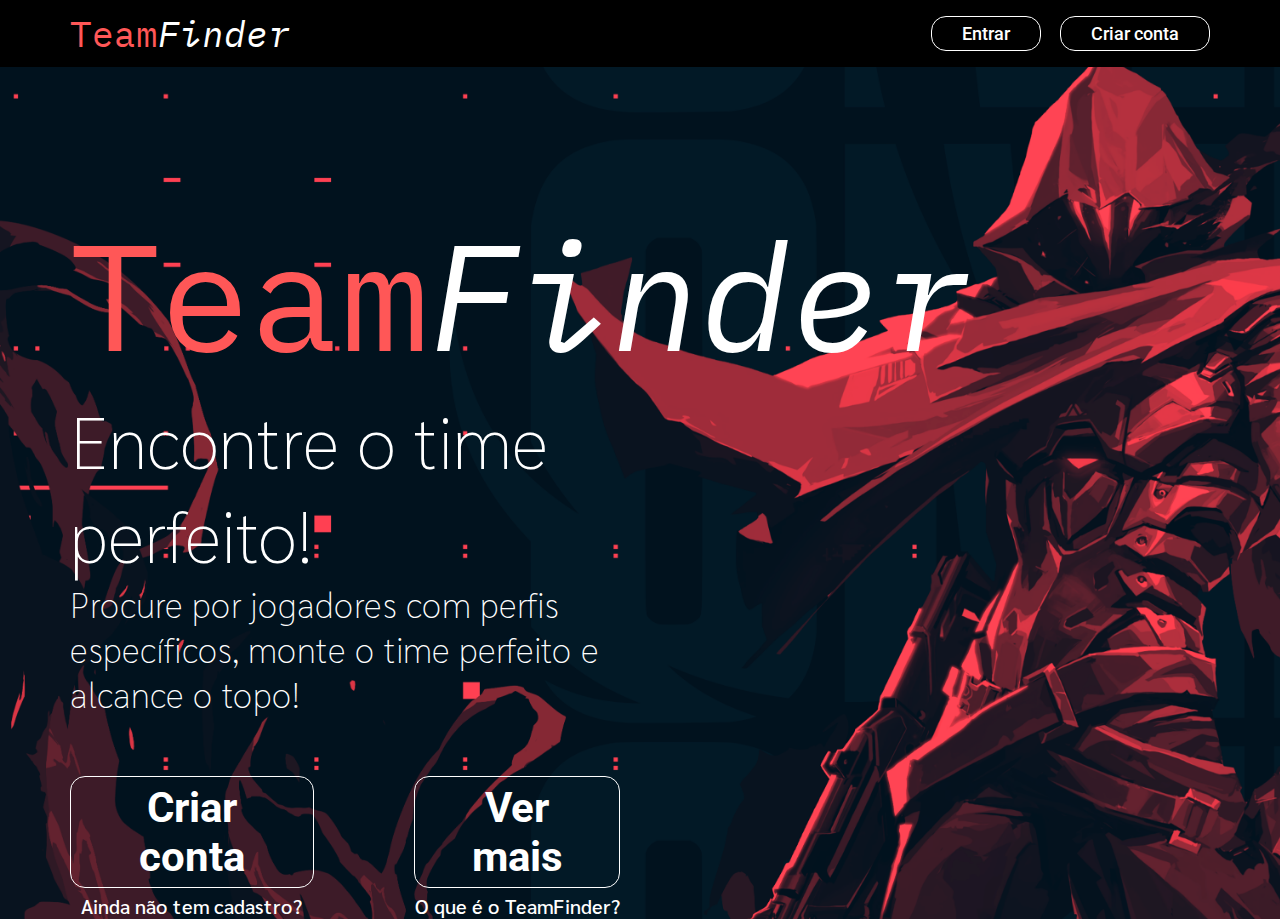
==== index.html @ 3a5416ed "Página de cadastro e fixes pequenos" ====
<!DOCTYPE html>
<html lang="en">
<head>
    <meta charset="UTF-8">
    <meta http-equiv="X-UA-Compatible" content="IE=edge">
    <meta name="viewport" content="width=device-width, initial-scale=1.0">

    <link rel="preconnect" href="https://fonts.googleapis.com">
    <link rel="preconnect" href="https://fonts.gstatic.com" crossorigin>
    <link href="https://fonts.googleapis.com/css2?family=IBM+Plex+Mono:wght@400;500;700&family=Roboto:wght@400;500&family=Sarabun:wght@100;300&display=swap" rel="stylesheet">
    
    <link rel="stylesheet" href="./css/index.css">
    <link rel="stylesheet" href="./componentes/navbar.css">


    <title>TeamFinder</title>
</head>

<body>
    <div class="header">
        <a class="header-logo" href="index.html">
            Team<span class="italic-text">Finder</span>
        </a>
        <div class="header-button-container">
            <a href="login.html"> <button class="header-button">Entrar</button></a>
            <a href="cadastro.html"><button class="header-button">Criar conta</button></a>
        </div>
    </div>
    <div class="center-container">
        <div class="main-logo">Team<span class="italic-text">Finder</span></div>
        <div class="main-logo-subtitle">Encontre o time perfeito!</div>
        <p class="main-logo-subtext">Procure por jogadores com perfis específicos, monte o time perfeito e alcance o topo!</p>
        <div class="center-bottom-container">
            <div>
                <a href="cadastro.html"><button>Criar conta</button></a>
                <p>Ainda não tem cadastro?</p>
            </div>
            <div>
                <button>Ver mais</button>
                <p>O que é o TeamFinder?</p>
            </div>
        </div>
    </div>
</body>
</html>
---- css/index.css ----
body {
    margin: 0;
    background-repeat: no-repeat;
    background-size: cover;
    background-image: url(../images/background-resize.png);


}

.italic-text {
    color: white;
    font-style: italic;
}


.center-container {
    width: 43%;
    margin-left: 70px;
    margin-top: 130px;
}

.main-logo {
    color: rgb(255, 87, 87);
    font-family: IBM Plex Mono;
    font-size: 150px;
}

.main-logo-subtitle {
    font-family: Sarabun;
    font-size: 72px;
    color: white;
    font-weight: 100;
}

.main-logo-subtext {
    font-family: Sarabun;
    font-size: 35px;
    font-weight: 100;
    color: white;
    margin-top: 1px;
    line-break: auto;
}

.center-bottom-container {
    display: flex;
    justify-content: left;
    margin-top: 60px;
    gap: 100px;
}

.center-bottom-container div {
    display: flex;
    flex-direction: column;
    align-items: center;
}

.center-bottom-container button {
    padding: 6px 30px 6px 30px;

    color: white;
    font-size: 42px;
    font-family: Roboto;
    font-weight: 700;

    background-color: transparent;
    border: solid;
    border-color: white;
    border-width: 1px;
    border-radius: 15px;
    cursor: pointer;
}

.center-bottom-container button:hover {
    background-color: white;
    color: black;
    transition: 0.55s;
}

.center-bottom-container button:active {
    background-color: rgb(154, 154, 154);
    transition: 0.1s;
}

.center-bottom-container p {
    margin: 0;
    margin-top: 5px;
    color: white;
    font-family: Sarabun;
    font-weight: 500;
    font-size: 20px;
}
---- componentes/navbar.css ----
.header {
    display: flex;
    justify-content: space-between;
    align-items: center;
    background-color: black;
    padding-top: 10px;
    padding-bottom: 10px;
    z-index: 0;
}
.italic-text {
    color: white;
    font-style: italic;
}

body {
    margin: 0;
}
.header-button-container {
    margin-right: 70px;
}

.header-logo {
    color: rgb(255, 87, 87);
    font-family: IBM Plex Mono;
    font-size: 36px;
    margin-left: 70px;
    text-decoration: none;
}

.header-button {
    margin-left: 15px;
    padding: 6px 30px 6px 30px;
    text-decoration: none;

    color: white;
    font-size: 18px;
    font-family: Roboto;
    font-weight: 500;

    background-color: transparent;
    border: solid;
    border-color: white;
    border-width: 1px;
    border-radius: 15px;
    cursor: pointer;
}

.header-button a {
    text-decoration: none;
    color: white;
}

.header-button:hover {
    background-color: white;
    color: black;
    transition: 0.55s;
}

.header-button:active {
    background-color: rgb(154, 154, 154);
    transition: 0.1s;
}
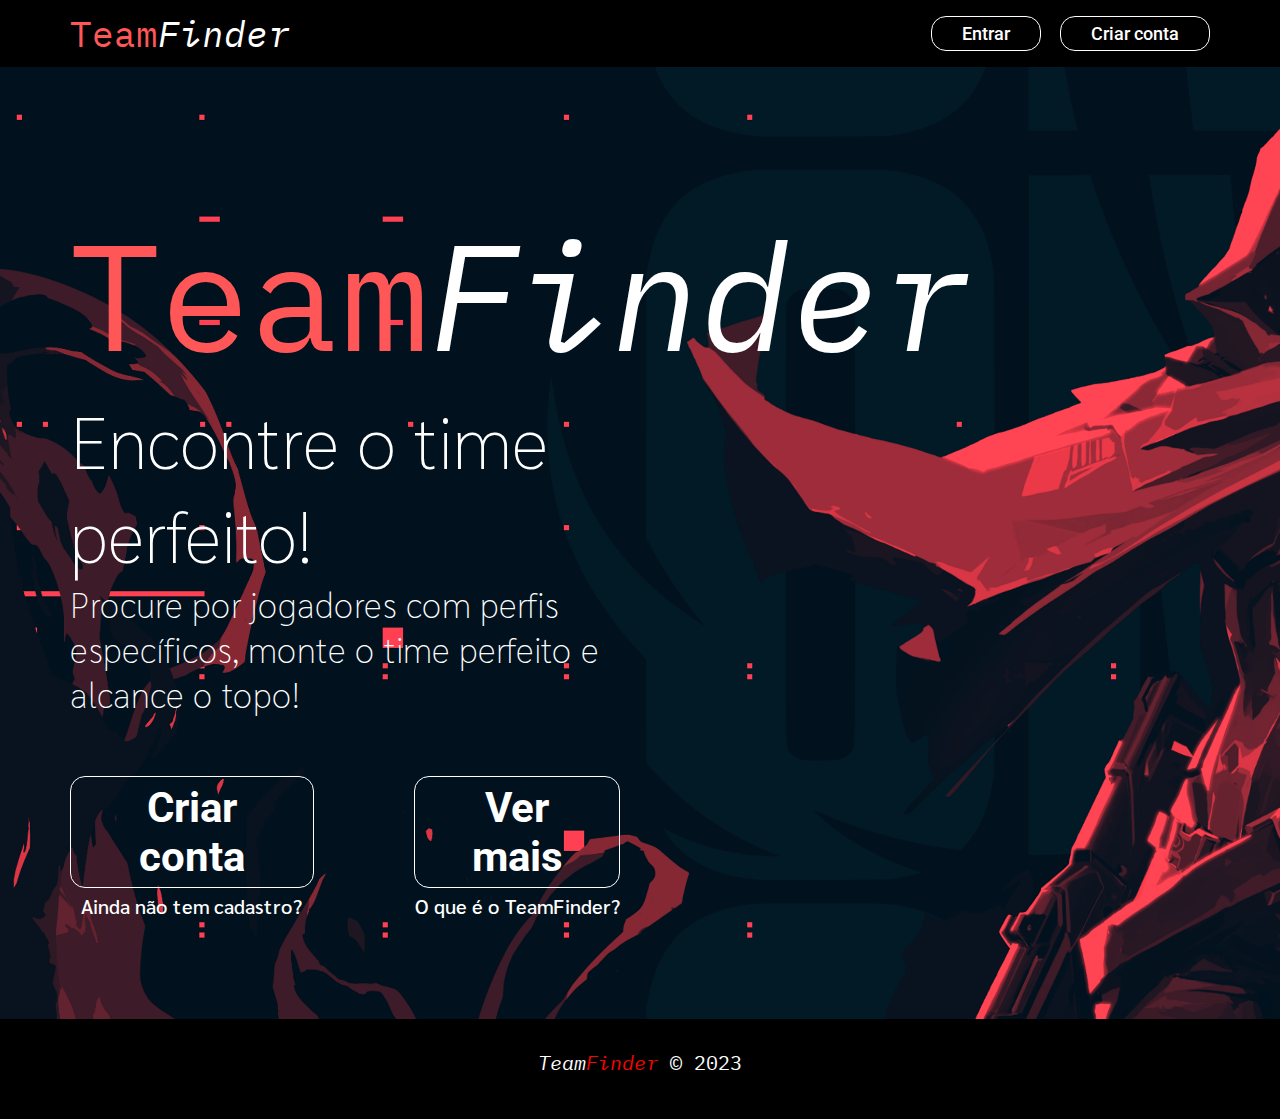
==== commit e649661e: "Footer + profile" ====
--- a/index.html
+++ b/index.html
@@ -11,6 +11,8 @@
     
     <link rel="stylesheet" href="./css/index.css">
     <link rel="stylesheet" href="./componentes/navbar.css">
+    <link rel="stylesheet" href="./componentes/footer.css">
+
 
 
     <title>TeamFinder</title>
@@ -26,7 +28,7 @@
             <a href="cadastro.html"><button class="header-button">Criar conta</button></a>
         </div>
     </div>
-    <div class="center-container">
+    <div class="center-container" style="margin-bottom: 100px">
         <div class="main-logo">Team<span class="italic-text">Finder</span></div>
         <div class="main-logo-subtitle">Encontre o time perfeito!</div>
         <p class="main-logo-subtext">Procure por jogadores com perfis específicos, monte o time perfeito e alcance o topo!</p>
@@ -42,4 +44,9 @@
         </div>
     </div>
 </body>
+<footer class="footer-background">
+    <div class="footer-content">
+        <p class="footer-text"><a class="italic-text">Team</a><a class="italic-text" style="color: red">Finder</a> © 2023</p>
+    </div>
+</footer>
 </html>--- a/css/index.css
+++ b/css/index.css
@@ -17,6 +17,7 @@
     width: 43%;
     margin-left: 70px;
     margin-top: 130px;
+
 }
 
 .main-logo {
--- a/componentes/footer.css
+++ b/componentes/footer.css
@@ -0,0 +1,23 @@
+.footer-background {
+    background-color: black;
+    display: flex;
+    justify-content: center;
+    align-items: start;
+    min-width: 100%;
+    height: 100px;
+    position: relative;
+
+}
+.footer-content {
+    display: flex;
+    justify-content: center;
+    align-items: center;
+    margin: 10px;
+}
+
+.footer-text{
+    color: white;
+    font-family: "IBM Plex Mono";
+    text-decoration: none;
+    font-size: 20px;
+}
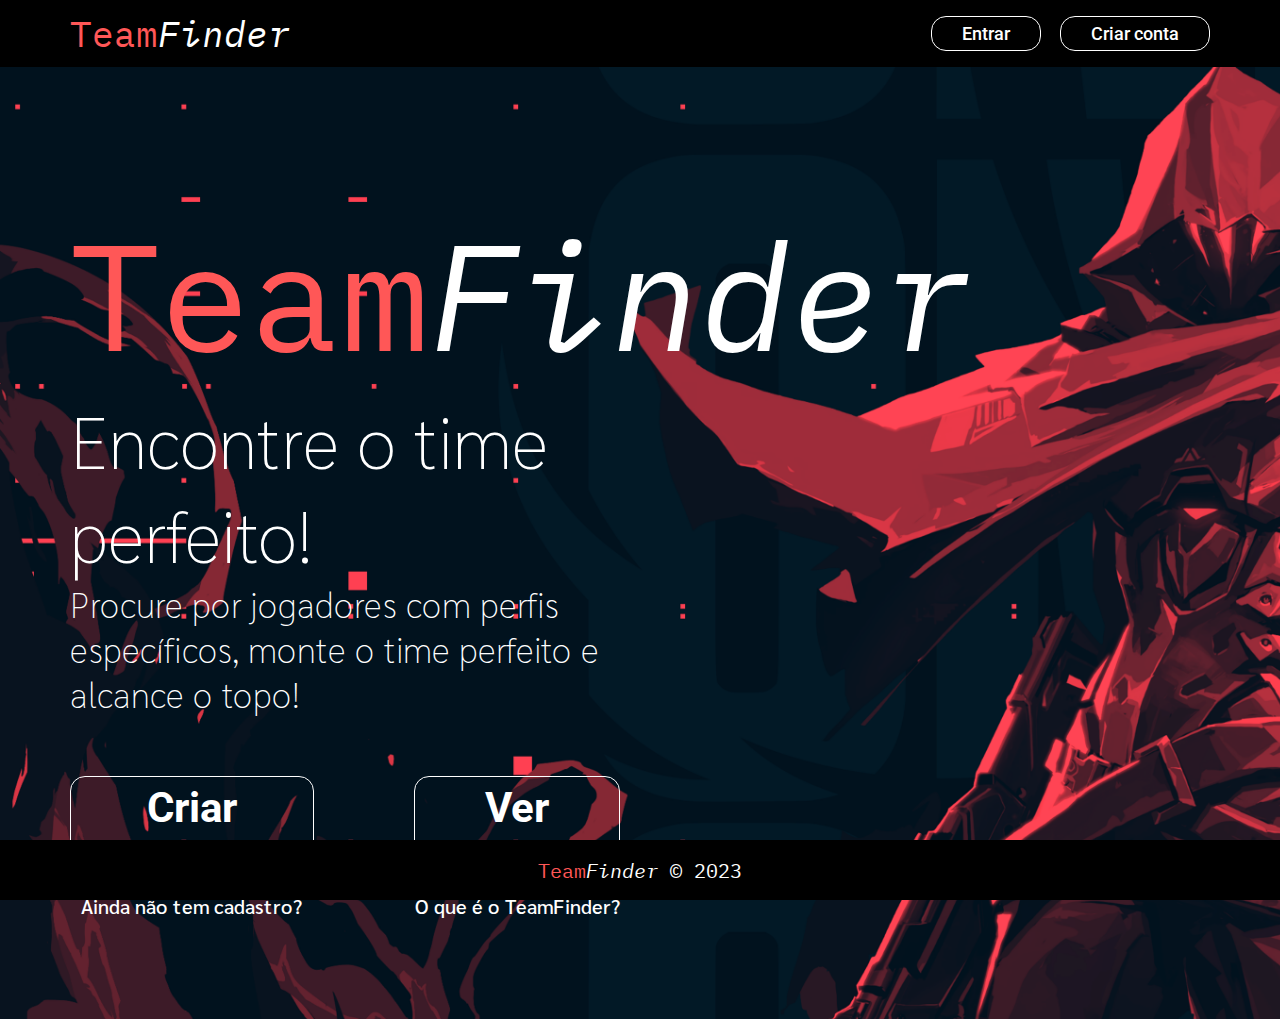
==== commit fed47295: "Add começo de página de informações usuário" ====
--- a/index.html
+++ b/index.html
@@ -46,7 +46,7 @@
 </body>
 <footer class="footer-background">
     <div class="footer-content">
-        <p class="footer-text"><a class="italic-text">Team</a><a class="italic-text" style="color: red">Finder</a> © 2023</p>
+        <div class="footer-text"><span style="color: rgb(255, 87, 87)">Team</span><i>Finder</i> © 2023</div>
     </div>
 </footer>
 </html>--- a/componentes/footer.css
+++ b/componentes/footer.css
@@ -2,12 +2,14 @@
     background-color: black;
     display: flex;
     justify-content: center;
-    align-items: start;
+    align-items: center;
     min-width: 100%;
-    height: 100px;
-    position: relative;
+    height: 60px;
+    position: absolute;
+    bottom: 0;
 
 }
+
 .footer-content {
     display: flex;
     justify-content: center;
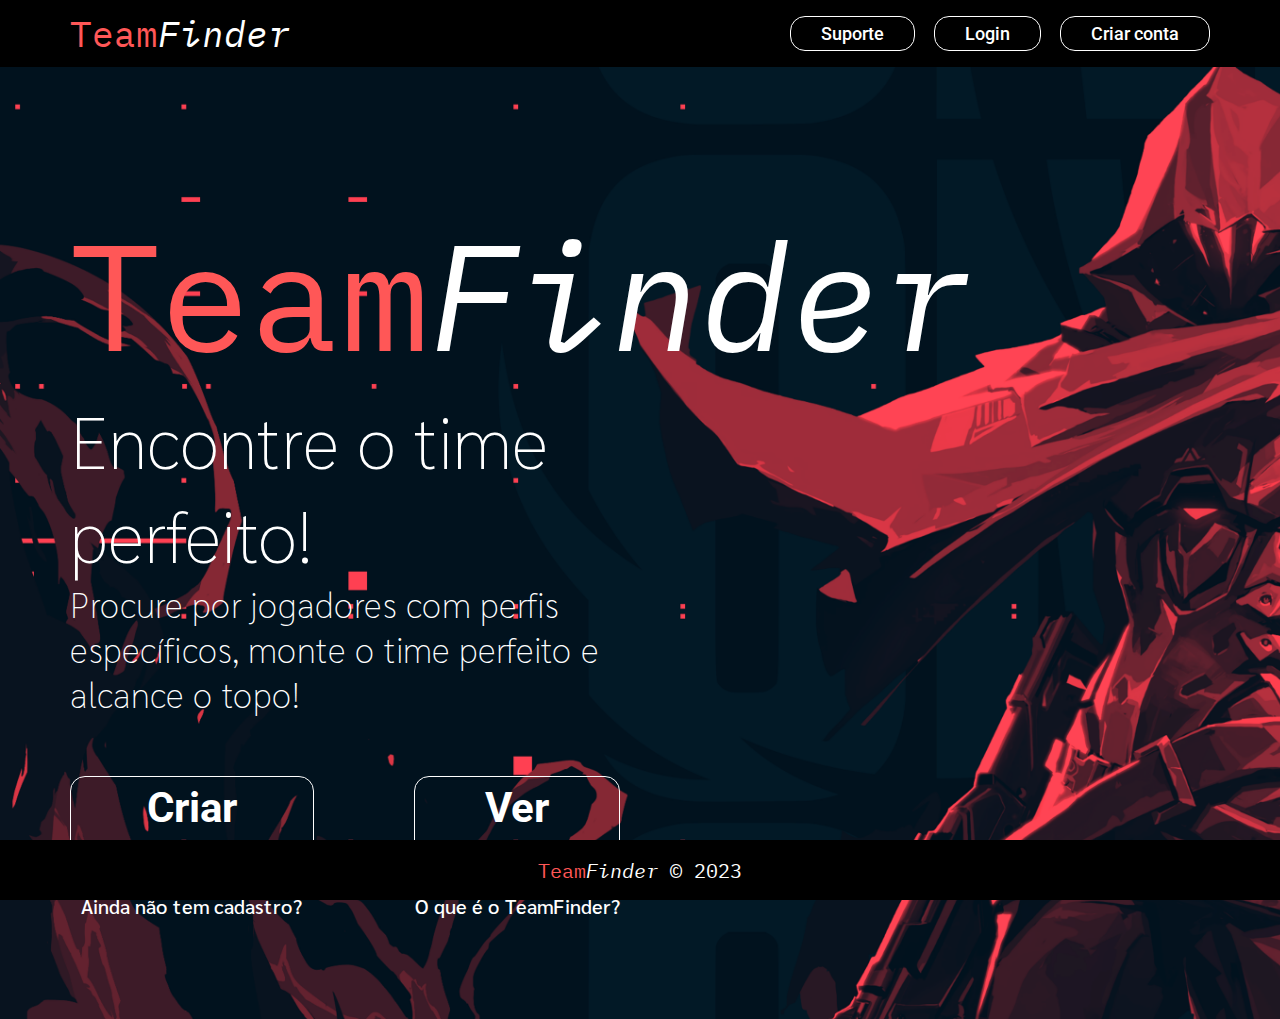
==== commit 48fc82ba: "- Added remaining links to the navbar - Removed the fucking avocado - Changed some button styles - A" ====
--- a/index.html
+++ b/index.html
@@ -24,7 +24,8 @@
             Team<span class="italic-text">Finder</span>
         </a>
         <div class="header-button-container">
-            <a href="login.html"> <button class="header-button">Entrar</button></a>
+            <a href="suport.html"><button class="header-button">Suporte</button></a>
+            <a href="login.html"> <button class="header-button">Login</button></a>
             <a href="cadastro.html"><button class="header-button">Criar conta</button></a>
         </div>
     </div>
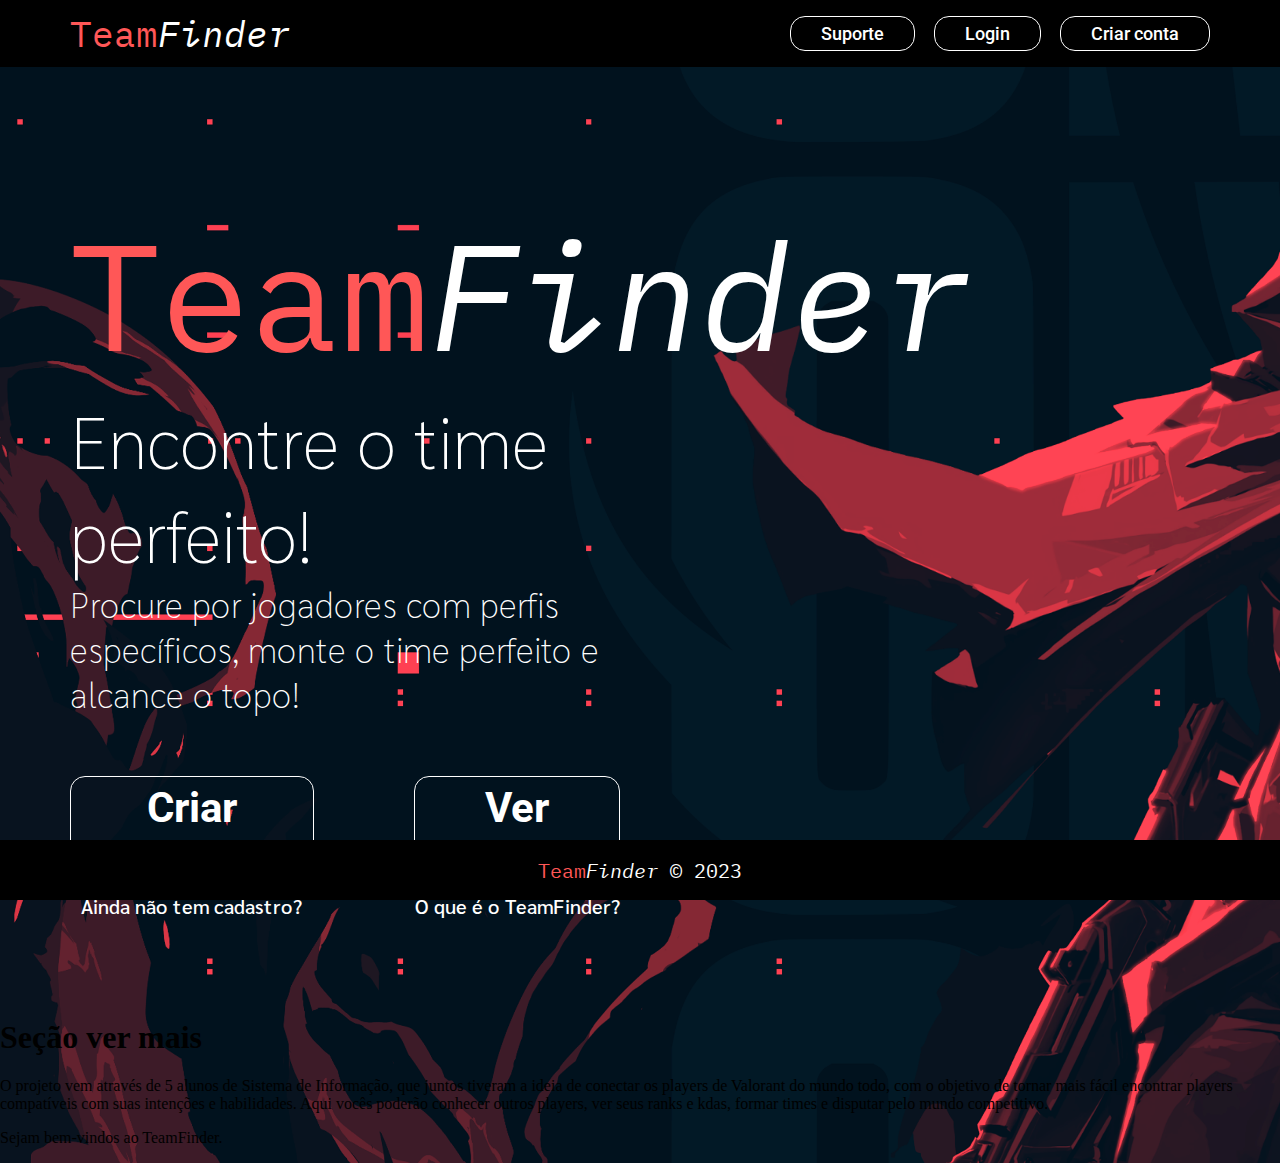
==== commit 138d44cc: "- Added ver mais section - Fixed footer on some pages - Removed unused files" ====
--- a/index.html
+++ b/index.html
@@ -11,7 +11,9 @@
     
     <link rel="stylesheet" href="./css/index.css">
     <link rel="stylesheet" href="./componentes/navbar.css">
+    <link rel="stylesheet" href="./css/seemore.css">
     <link rel="stylesheet" href="./componentes/footer.css">
+
 
 
 
@@ -39,11 +41,18 @@
                 <p>Ainda não tem cadastro?</p>
             </div>
             <div>
-                <button>Ver mais</button>
+                <a href="vermais.html"><button>Ver mais</button></a>
                 <p>O que é o TeamFinder?</p>
             </div>
         </div>
     </div>
+    <div class="see-more-container">
+        <h1>Seção ver mais</h1>
+        <p>O projeto vem através de 5 alunos de Sistema de Informação, que juntos tiveram a ideia de conectar os players de Valorant do mundo todo, com o objetivo de tornar mais fácil encontrar players compatíveis com suas intenções e habilidades. Aqui vocês poderão conhecer outros players, ver seus ranks e kdas, formar times e disputar pelo mundo competitivo.</p>
+        <p>Sejam bem-vindos ao TeamFinder.</p>
+    </div>
+
+
 </body>
 <footer class="footer-background">
     <div class="footer-content">
--- a/componentes/footer.css
+++ b/componentes/footer.css
@@ -1,3 +1,6 @@
+
+
+
 .footer-background {
     background-color: black;
     display: flex;
@@ -5,7 +8,7 @@
     align-items: center;
     min-width: 100%;
     height: 60px;
-    position: absolute;
+    position: fixed;
     bottom: 0;
 
 }
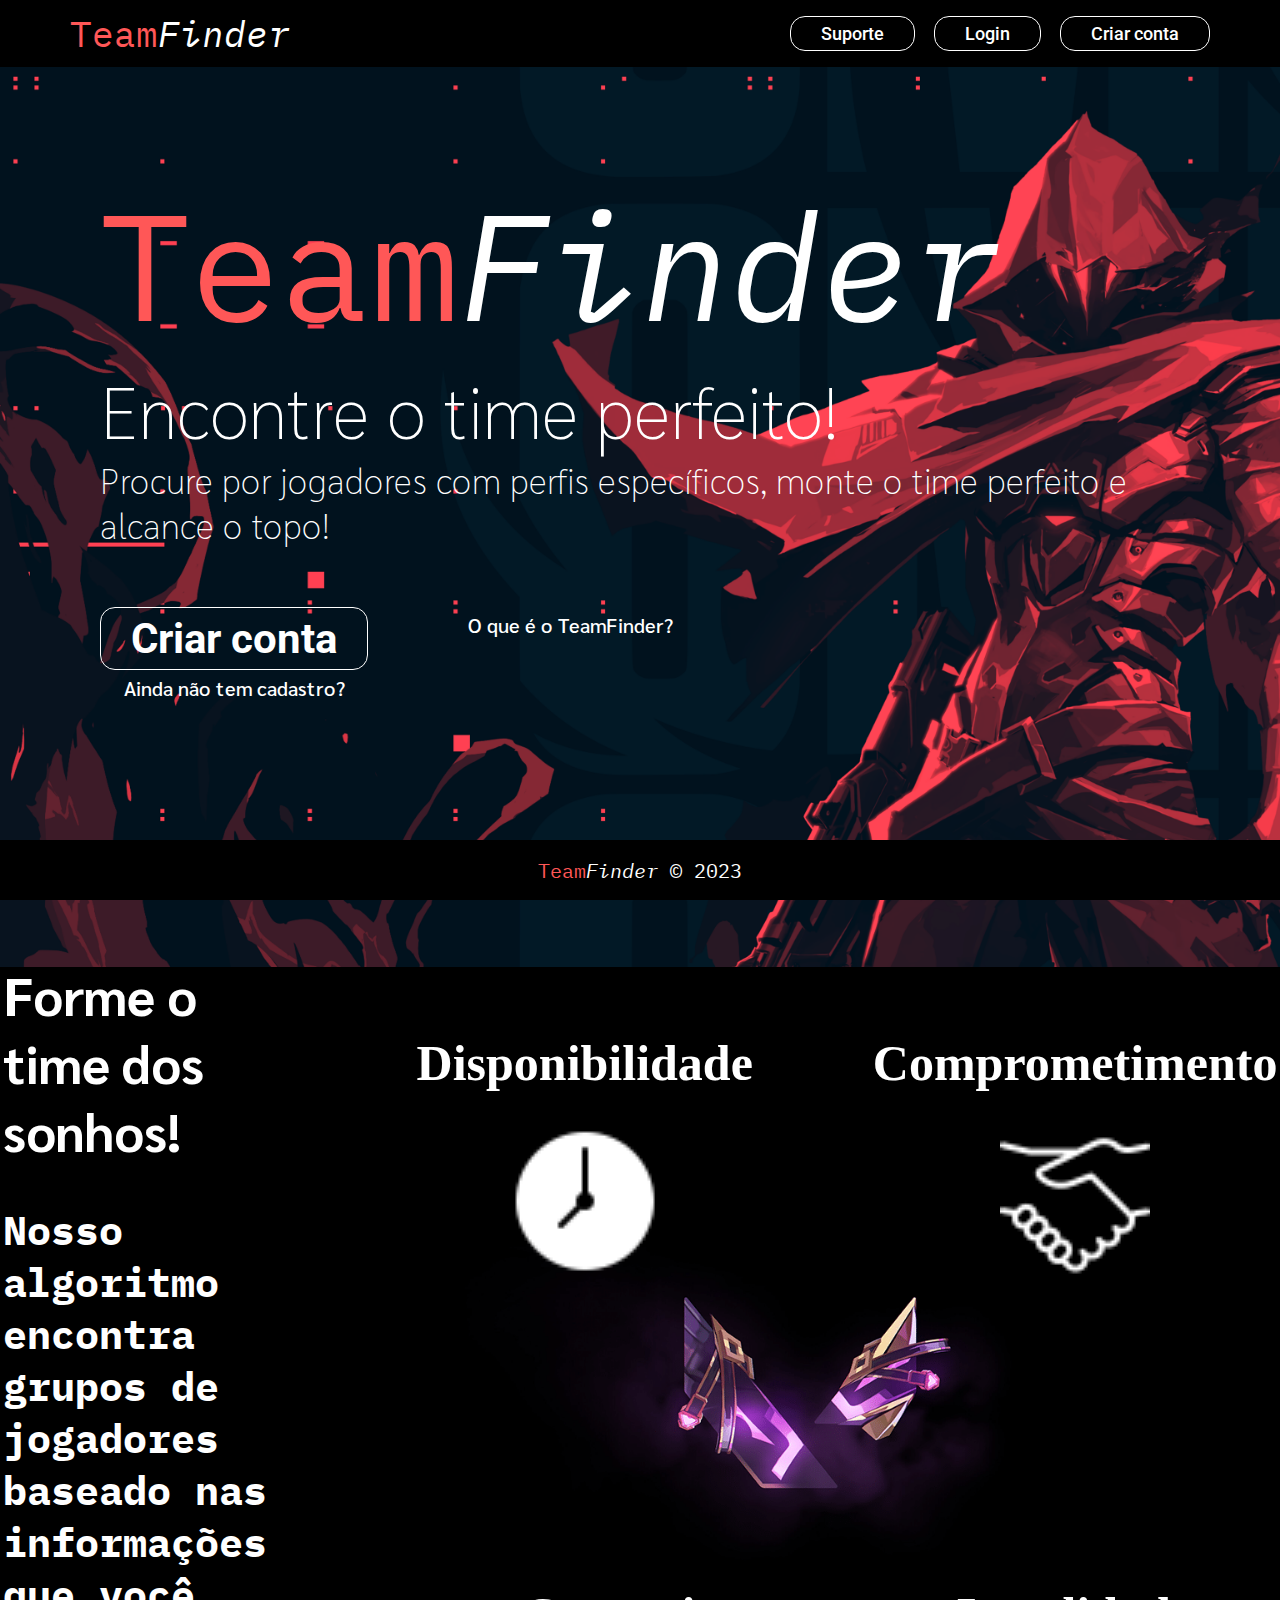
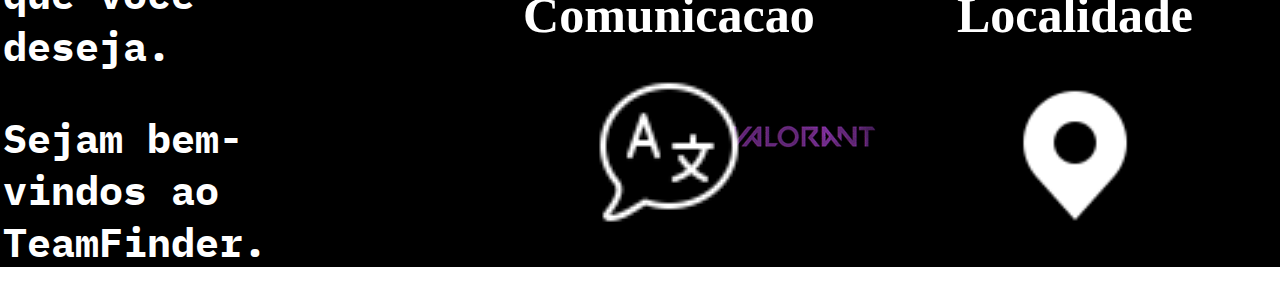
==== commit b19f5218: "- Ver mais section" ====
--- a/index.html
+++ b/index.html
@@ -1,5 +1,6 @@
 <!DOCTYPE html>
 <html lang="en">
+
 <head>
     <meta charset="UTF-8">
     <meta http-equiv="X-UA-Compatible" content="IE=edge">
@@ -7,8 +8,10 @@
 
     <link rel="preconnect" href="https://fonts.googleapis.com">
     <link rel="preconnect" href="https://fonts.gstatic.com" crossorigin>
-    <link href="https://fonts.googleapis.com/css2?family=IBM+Plex+Mono:wght@400;500;700&family=Roboto:wght@400;500&family=Sarabun:wght@100;300&display=swap" rel="stylesheet">
-    
+    <link
+        href="https://fonts.googleapis.com/css2?family=IBM+Plex+Mono:wght@400;500;700&family=Roboto:wght@400;500&family=Sarabun:wght@100;300&display=swap"
+        rel="stylesheet">
+
     <link rel="stylesheet" href="./css/index.css">
     <link rel="stylesheet" href="./componentes/navbar.css">
     <link rel="stylesheet" href="./css/seemore.css">
@@ -31,27 +34,62 @@
             <a href="cadastro.html"><button class="header-button">Criar conta</button></a>
         </div>
     </div>
-    <div class="center-container" style="margin-bottom: 100px">
-        <div class="main-logo">Team<span class="italic-text">Finder</span></div>
-        <div class="main-logo-subtitle">Encontre o time perfeito!</div>
-        <p class="main-logo-subtext">Procure por jogadores com perfis específicos, monte o time perfeito e alcance o topo!</p>
-        <div class="center-bottom-container">
-            <div>
-                <a href="cadastro.html"><button>Criar conta</button></a>
-                <p>Ainda não tem cadastro?</p>
-            </div>
-            <div>
-                <a href="vermais.html"><button>Ver mais</button></a>
-                <p>O que é o TeamFinder?</p>
+    <div class="center-container">
+        <div class="center-container-cont">
+            <div class="main-logo">Team<span class="italic-text">Finder</span></div>
+            <div class="main-logo-subtitle">Encontre o time perfeito!</div>
+            <p class="main-logo-subtext">Procure por jogadores com perfis específicos, monte o time perfeito e alcance o
+                topo!</p>
+            <div class="center-bottom-container">
+                <div>
+                    <a href="cadastro.html"><button>Criar conta</button></a>
+                    <p>Ainda não tem cadastro?</p>
+                </div>
+                <div>
+
+                    <p>O que é o TeamFinder?</p>
+                </div>
             </div>
         </div>
     </div>
     <div class="see-more-container">
-        <h1>Seção ver mais</h1>
-        <p>O projeto vem através de 5 alunos de Sistema de Informação, que juntos tiveram a ideia de conectar os players de Valorant do mundo todo, com o objetivo de tornar mais fácil encontrar players compatíveis com suas intenções e habilidades. Aqui vocês poderão conhecer outros players, ver seus ranks e kdas, formar times e disputar pelo mundo competitivo.</p>
-        <p>Sejam bem-vindos ao TeamFinder.</p>
+        <div class="seemore-cont">
+            <div class="mais-texto">
+                <h1>Forme o time dos sonhos!</h1>
+                <p>Nosso algoritmo encontra grupos de jogadores baseado nas informações que você deseja.</p>
+                <p>Sejam bem-vindos ao TeamFinder.</p>
+            </div>
+            <div class="coluna-image">
+
+                <div class="container-image">
+                   <div class="relogio">
+                       <h1>Disponibilidade</h1>
+                        <div> <img src="images/icons8-clock-50.png" alt="relogio"></div>
+                   </div>
+                   <div class="maos">
+                       <h1>Comprometimento</h1>
+                       <div> <img src="images/icons8-handshake-50.png" alt="maos"></div>
+                   </div>
+
+
+                </div>
+
+                <div class="container-image">
+                   <div class="language">
+                       <h1>Comunicacao</h1>
+                       <div> <img src="images/icons8-language-50.png" alt="language"></div>
+                   </div>
+
+                    <div class="location">
+                        <h1>Localidade</h1>
+                       <div> <img src="images/icons8-location-64.png" alt="location"></div>
+                    </div>
+
+                </div>
+
+            </div>
+        </div>
     </div>
-
 
 </body>
 <footer class="footer-background">
@@ -59,4 +97,5 @@
         <div class="footer-text"><span style="color: rgb(255, 87, 87)">Team</span><i>Finder</i> © 2023</div>
     </div>
 </footer>
+
 </html>--- a/css/index.css
+++ b/css/index.css
@@ -2,7 +2,7 @@
     margin: 0;
     background-repeat: no-repeat;
     background-size: cover;
-    background-image: url(../images/background-resize.png);
+
 
 
 }
@@ -14,11 +14,14 @@
 
 
 .center-container {
-    width: 43%;
-    margin-left: 70px;
-    margin-top: 130px;
+    width: 100%;
+    height: 100vh;
+    background-image: url(../images/background-resize.png);
+    background-size: cover;
 
 }
+
+.center-container-cont{padding: 100px}
 
 .main-logo {
     color: rgb(255, 87, 87);
--- a/css/seemore.css
+++ b/css/seemore.css
@@ -0,0 +1,71 @@
+
+
+.see-more-container{
+    display: flex;
+    color: white;
+    font-size: 25px;
+    font-weight: bold;
+    background-image: url(../images/sik.png);
+    background-size: cover;
+    height: 100vh;
+    align-items: center;
+    justify-content: center;
+}
+img{
+    width: 150px;
+    height:150px;
+    filter: invert(100%);
+}
+
+
+.container-image{
+    display:flex;
+    gap: 120px;
+    align-items: center;
+    justify-content: center;
+}
+
+.coluna-image{
+    display:grid;
+    gap: 120px;
+}
+
+.seemore-cont{
+    display:flex;
+    margin: 50px;
+    gap: 150px;
+}
+.mais-texto{
+    font-family: 'Sarabun', sans-serif;
+    font-size: 26px;
+}
+
+.mais-texto p{
+    max-width: 650px;
+    font-size: 40px;
+    font-family: "IBM Plex Mono";
+
+}
+.relogio{
+    display: grid;
+    align-items: center;
+    justify-items: center;
+
+}
+.maos{
+    display: grid;
+    align-items: center;
+    justify-items: center;
+
+}
+.language{
+    display: grid;
+    align-items: center;
+    justify-items: center;
+    width: 336px;
+}
+.location{
+    display: grid;
+    align-items: center;
+    justify-items: center;
+}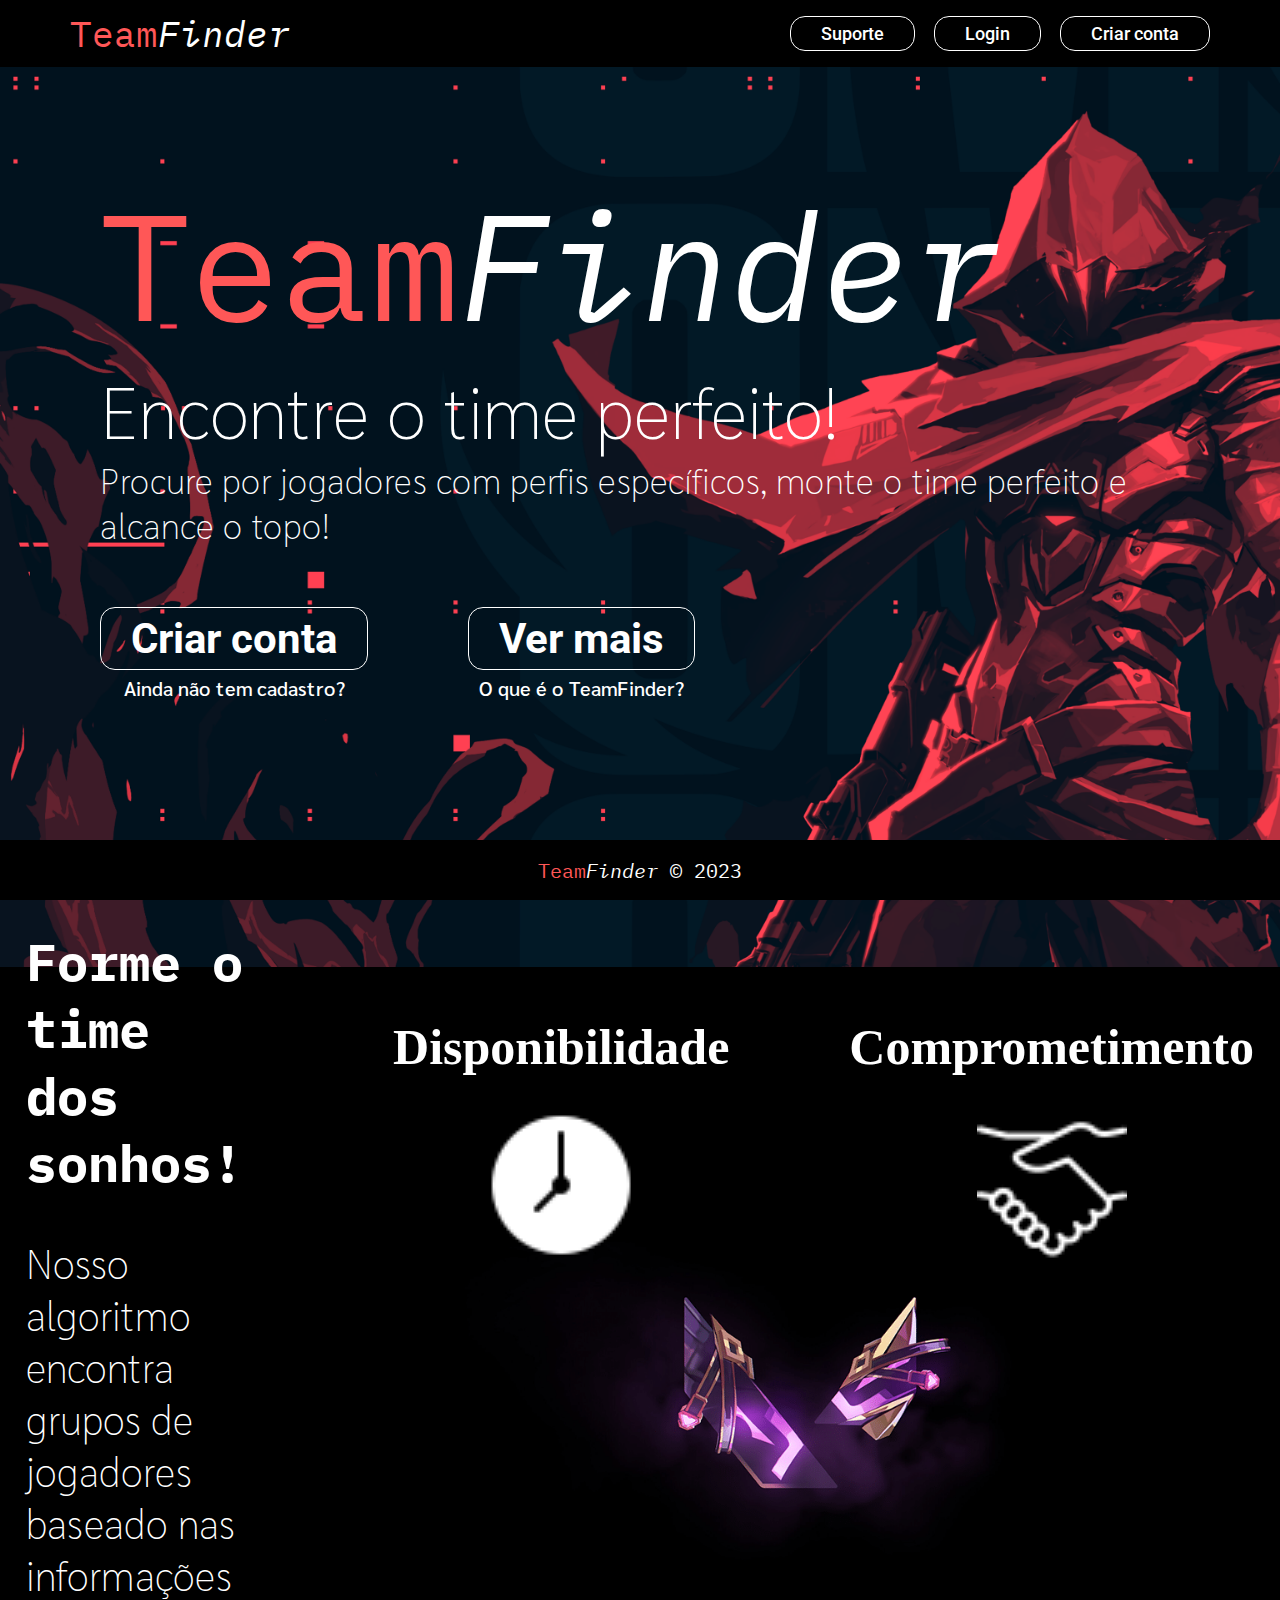
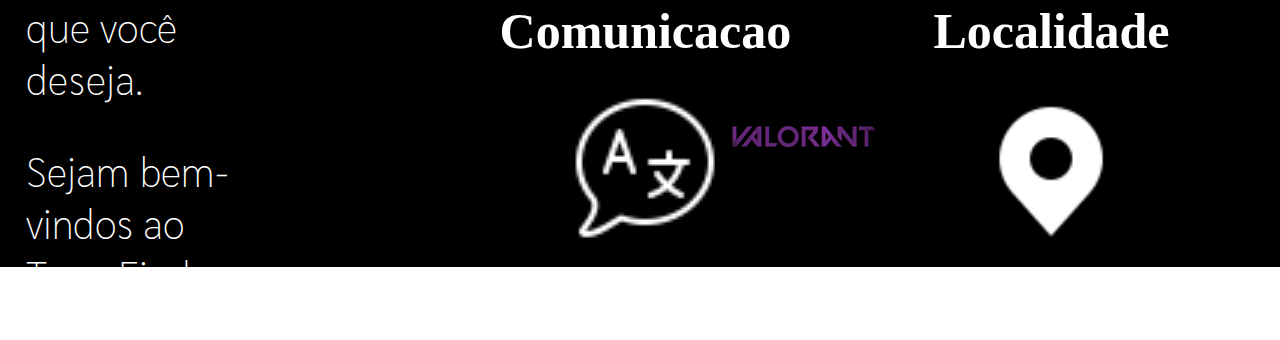
==== commit 0a056cc1: "Add JavaScript para página de cadastro" ====
--- a/index.html
+++ b/index.html
@@ -46,7 +46,7 @@
                     <p>Ainda não tem cadastro?</p>
                 </div>
                 <div>
-
+                    <a href="#seemore-jump"><button>Ver mais</button></a>
                     <p>O que é o TeamFinder?</p>
                 </div>
             </div>
@@ -55,7 +55,7 @@
     <div class="see-more-container">
         <div class="seemore-cont">
             <div class="mais-texto">
-                <h1>Forme o time dos sonhos!</h1>
+                <h1 id="seemore-jump">Forme o time dos sonhos!</h1>
                 <p>Nosso algoritmo encontra grupos de jogadores baseado nas informações que você deseja.</p>
                 <p>Sejam bem-vindos ao TeamFinder.</p>
             </div>
--- a/css/index.css
+++ b/css/index.css
@@ -2,9 +2,6 @@
     margin: 0;
     background-repeat: no-repeat;
     background-size: cover;
-
-
-
 }
 
 .italic-text {
--- a/css/seemore.css
+++ b/css/seemore.css
@@ -11,6 +11,7 @@
     align-items: center;
     justify-content: center;
 }
+
 img{
     width: 150px;
     height:150px;
@@ -35,35 +36,40 @@
     margin: 50px;
     gap: 150px;
 }
+
 .mais-texto{
-    font-family: 'Sarabun', sans-serif;
+    font-family: 'IBM Plex Mono', sans-serif;
     font-size: 26px;
 }
 
 .mais-texto p{
     max-width: 650px;
     font-size: 40px;
-    font-family: "IBM Plex Mono";
+    font-family: "Sarabun";
+    font-weight: 100;
+}
 
-}
 .relogio{
     display: grid;
     align-items: center;
     justify-items: center;
 
 }
+
 .maos{
     display: grid;
     align-items: center;
     justify-items: center;
 
 }
+
 .language{
     display: grid;
     align-items: center;
     justify-items: center;
     width: 336px;
 }
+
 .location{
     display: grid;
     align-items: center;
